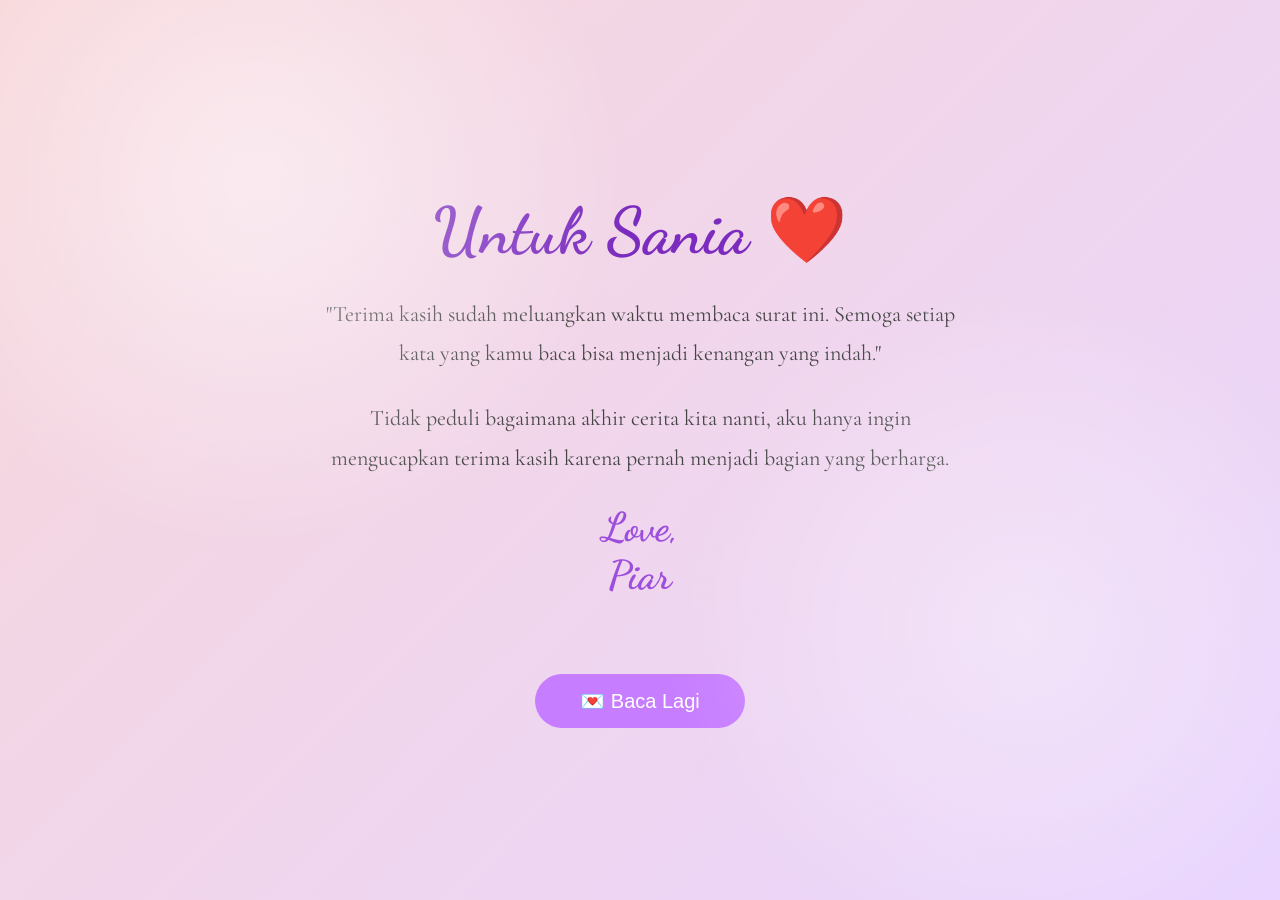
==== gallery.html @ a69ffadf "Add files via upload" ====
<!DOCTYPE html>
<html lang="id">

<head>
    <meta charset="UTF-8">
    <meta name="viewport" content="width=device-width, initial-scale=1.0">

    <title>Forever ❤️</title>

    <link rel="stylesheet" href="style.css">
    <link rel="stylesheet" href="ending.css">
    <link rel="stylesheet" href="heart.css">

    <link rel="preconnect" href="https://fonts.googleapis.com">
    <link rel="preconnect" href="https://fonts.gstatic.com" crossorigin>

    <link href="https://fonts.googleapis.com/css2?family=Dancing+Script:wght@700&family=Cormorant+Garamond:wght@400;600&display=swap" rel="stylesheet">
</head>

<body>

    <!-- Floating Hearts -->
    <div id="hearts"></div>

    <!-- Background Blur -->
    <div class="background"></div>

    <main class="ending">

        <div class="glass">

            <h1>Untuk Sania ❤️</h1>

            <p class="quote">
                "Terima kasih sudah meluangkan waktu membaca surat ini.
                Semoga setiap kata yang kamu baca
                bisa menjadi kenangan yang indah."
            </p>

            <div class="divider"></div>

            <p class="closing">
                Tidak peduli bagaimana akhir cerita kita nanti,
                aku hanya ingin mengucapkan terima kasih
                karena pernah menjadi bagian yang berharga.
            </p>

            <h2 id="signature"></h2>

            <div class="buttons">

                <button onclick="location.href='index.html'">
                    💌 Baca Lagi
                </button>

            </div>

        </div>

    </main>

    <script src="config.js"></script>
    <script src="ending.js"></script>

</body>

</html>
---- style.css ----
*{
    margin:0;
    padding:0;
    box-sizing:border-box;
}

body{
    font-family:'Cormorant Garamond',serif;
    background:linear-gradient(135deg,#f8d7da,#e9d5ff);
    overflow:hidden;
    height:100vh;
}

.background{
    position:fixed;
    inset:0;
    background:
    radial-gradient(circle at 20% 20%,rgba(255,255,255,.5),transparent 30%),
    radial-gradient(circle at 80% 70%,rgba(255,255,255,.35),transparent 30%);
    animation:bgMove 10s ease-in-out infinite alternate;
}

.container{
    position:relative;
    z-index:2;
    height:100vh;
    display:flex;
    flex-direction:column;
    justify-content:center;
    align-items:center;
    text-align:center;
    padding:20px;
}

.envelope{
    font-size:100px;
    animation:float 3s ease-in-out infinite;
    cursor:pointer;
}

h1{
    margin-top:20px;
    font-size:52px;
    font-family:'Dancing Script',cursive;
    color:#7b2cbf;
}

p{
    margin-top:15px;
    font-size:22px;
    color:#444;
    max-width:500px;
}

button{
    margin-top:40px;
    padding:15px 45px;
    border:none;
    border-radius:50px;
    background:#c77dff;
    color:white;
    font-size:20px;
    cursor:pointer;
    transition:.3s;
}

button:hover{
    transform:scale(1.08);
    background:#9d4edd;
}

@keyframes float{
    0%{transform:translateY(0);}
    50%{transform:translateY(-15px);}
    100%{transform:translateY(0);}
}

@keyframes bgMove{
    from{transform:scale(1);}
    to{transform:scale(1.08);}
}
---- ending.css ----
.ending{

    height:100vh;

    display:flex;

    flex-direction:column;

    justify-content:center;

    align-items:center;

    text-align:center;

    padding:25px;

}

.ending h1{

    font-family:'Dancing Script',cursive;

    font-size:65px;

    color:#7b2cbf;

}

.ending p{

    margin:25px 0;

    max-width:650px;

    font-size:22px;

    line-height:1.8;

}

.ending h2{

    margin-bottom:35px;

    color:#9d4edd;

    font-size:40px;

    font-family:'Dancing Script',cursive;

}
---- heart.css ----
#hearts{

position:fixed;

left:0;
top:0;

width:100%;
height:100%;

pointer-events:none;

overflow:hidden;

}

.heart{

position:absolute;

bottom:-60px;

animation:fly linear infinite;

}

@keyframes fly{

0%{

transform:
translateY(0)
rotate(0deg);

opacity:1;

}

100%{

transform:
translateY(-120vh)
rotate(360deg);

opacity:0;

}

}
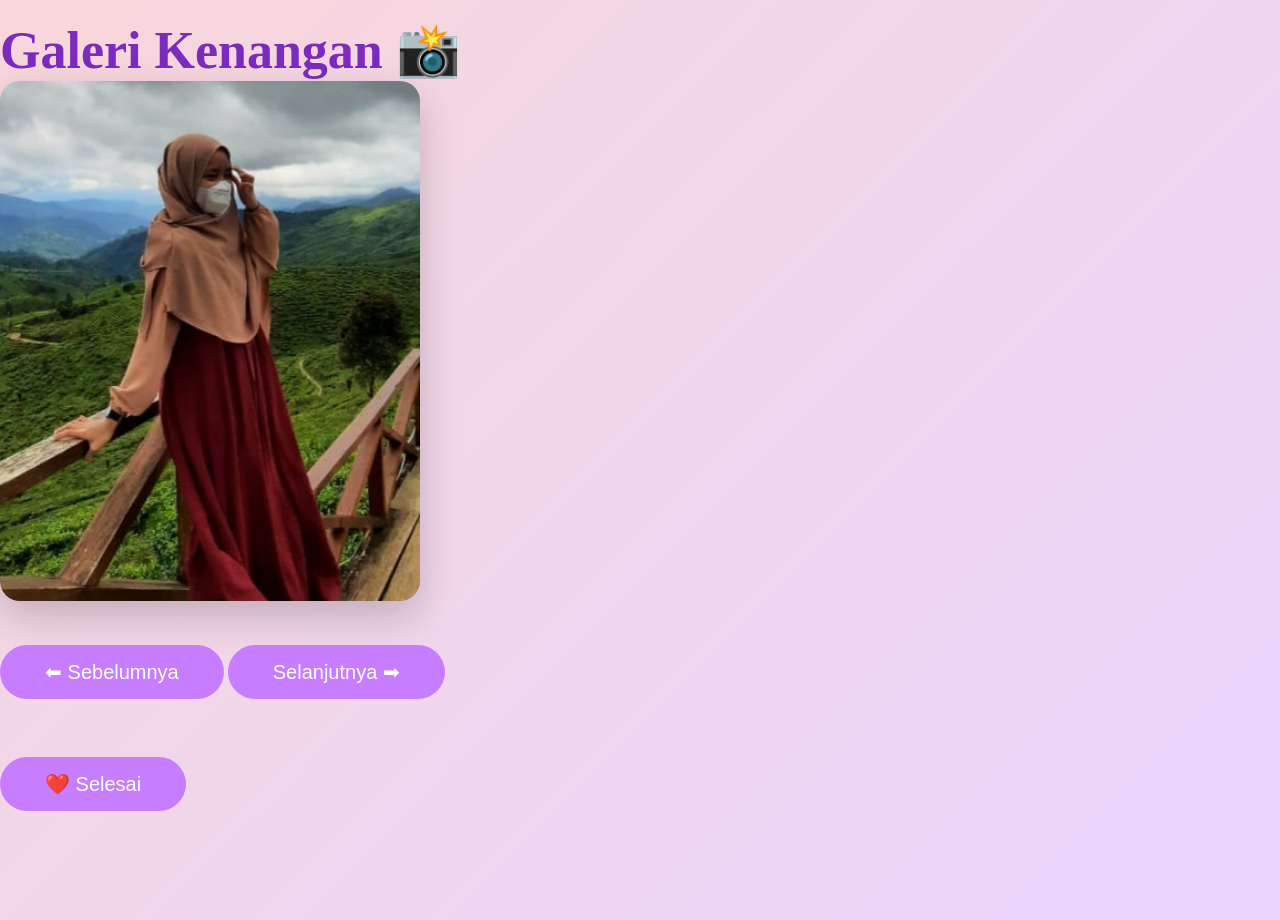
==== commit 5a8934b0: "Update gallery.html" ====
--- a/gallery.html
+++ b/gallery.html
@@ -1,67 +1,41 @@
 <!DOCTYPE html>
 <html lang="id">
-
 <head>
     <meta charset="UTF-8">
     <meta name="viewport" content="width=device-width, initial-scale=1.0">
 
-    <title>Forever ❤️</title>
+    <title>Galeri Kenangan ❤️</title>
 
     <link rel="stylesheet" href="style.css">
-    <link rel="stylesheet" href="ending.css">
-    <link rel="stylesheet" href="heart.css">
-
-    <link rel="preconnect" href="https://fonts.googleapis.com">
-    <link rel="preconnect" href="https://fonts.gstatic.com" crossorigin>
-
-    <link href="https://fonts.googleapis.com/css2?family=Dancing+Script:wght@700&family=Cormorant+Garamond:wght@400;600&display=swap" rel="stylesheet">
+    <link rel="stylesheet" href="gallery.css">
 </head>
 
 <body>
 
-    <!-- Floating Hearts -->
-    <div id="hearts"></div>
+<div class="gallery-container">
 
-    <!-- Background Blur -->
-    <div class="background"></div>
+    <h1>Galeri Kenangan 📸</h1>
 
-    <main class="ending">
+    <img id="photo" src="" alt="Foto Kenangan">
 
-        <div class="glass">
+    <div class="controls">
 
-            <h1>Untuk Sania ❤️</h1>
+        <button id="prevBtn">⬅ Sebelumnya</button>
 
-            <p class="quote">
-                "Terima kasih sudah meluangkan waktu membaca surat ini.
-                Semoga setiap kata yang kamu baca
-                bisa menjadi kenangan yang indah."
-            </p>
+        <button id="nextBtn">Selanjutnya ➡</button>
 
-            <div class="divider"></div>
+    </div>
 
-            <p class="closing">
-                Tidak peduli bagaimana akhir cerita kita nanti,
-                aku hanya ingin mengucapkan terima kasih
-                karena pernah menjadi bagian yang berharga.
-            </p>
+    <br>
 
-            <h2 id="signature"></h2>
+    <button id="finishBtn">
+        ❤️ Selesai
+    </button>
 
-            <div class="buttons">
+</div>
 
-                <button onclick="location.href='index.html'">
-                    💌 Baca Lagi
-                </button>
-
-            </div>
-
-        </div>
-
-    </main>
-
-    <script src="config.js"></script>
-    <script src="ending.js"></script>
+<script src="config.js"></script>
+<script src="gallery.js"></script>
 
 </body>
-
-</html>+</html>
--- a/gallery.css
+++ b/gallery.css
@@ -0,0 +1,33 @@
+.gallery{
+    width:90%;
+    max-width:900px;
+    margin:auto;
+    text-align:center;
+    padding-top:40px;
+}
+
+.gallery h1{
+    font-family:'Dancing Script',cursive;
+    font-size:52px;
+    color:#7b2cbf;
+    margin-bottom:30px;
+}
+
+#photo{
+    width:100%;
+    max-width:420px;
+    height:520px;
+    object-fit:cover;
+    border-radius:20px;
+    box-shadow:0 15px 40px rgba(0,0,0,.2);
+    transition:.4s;
+}
+
+.buttons{
+    margin-top:25px;
+}
+
+.buttons button,
+.finish{
+    margin:10px;
+}
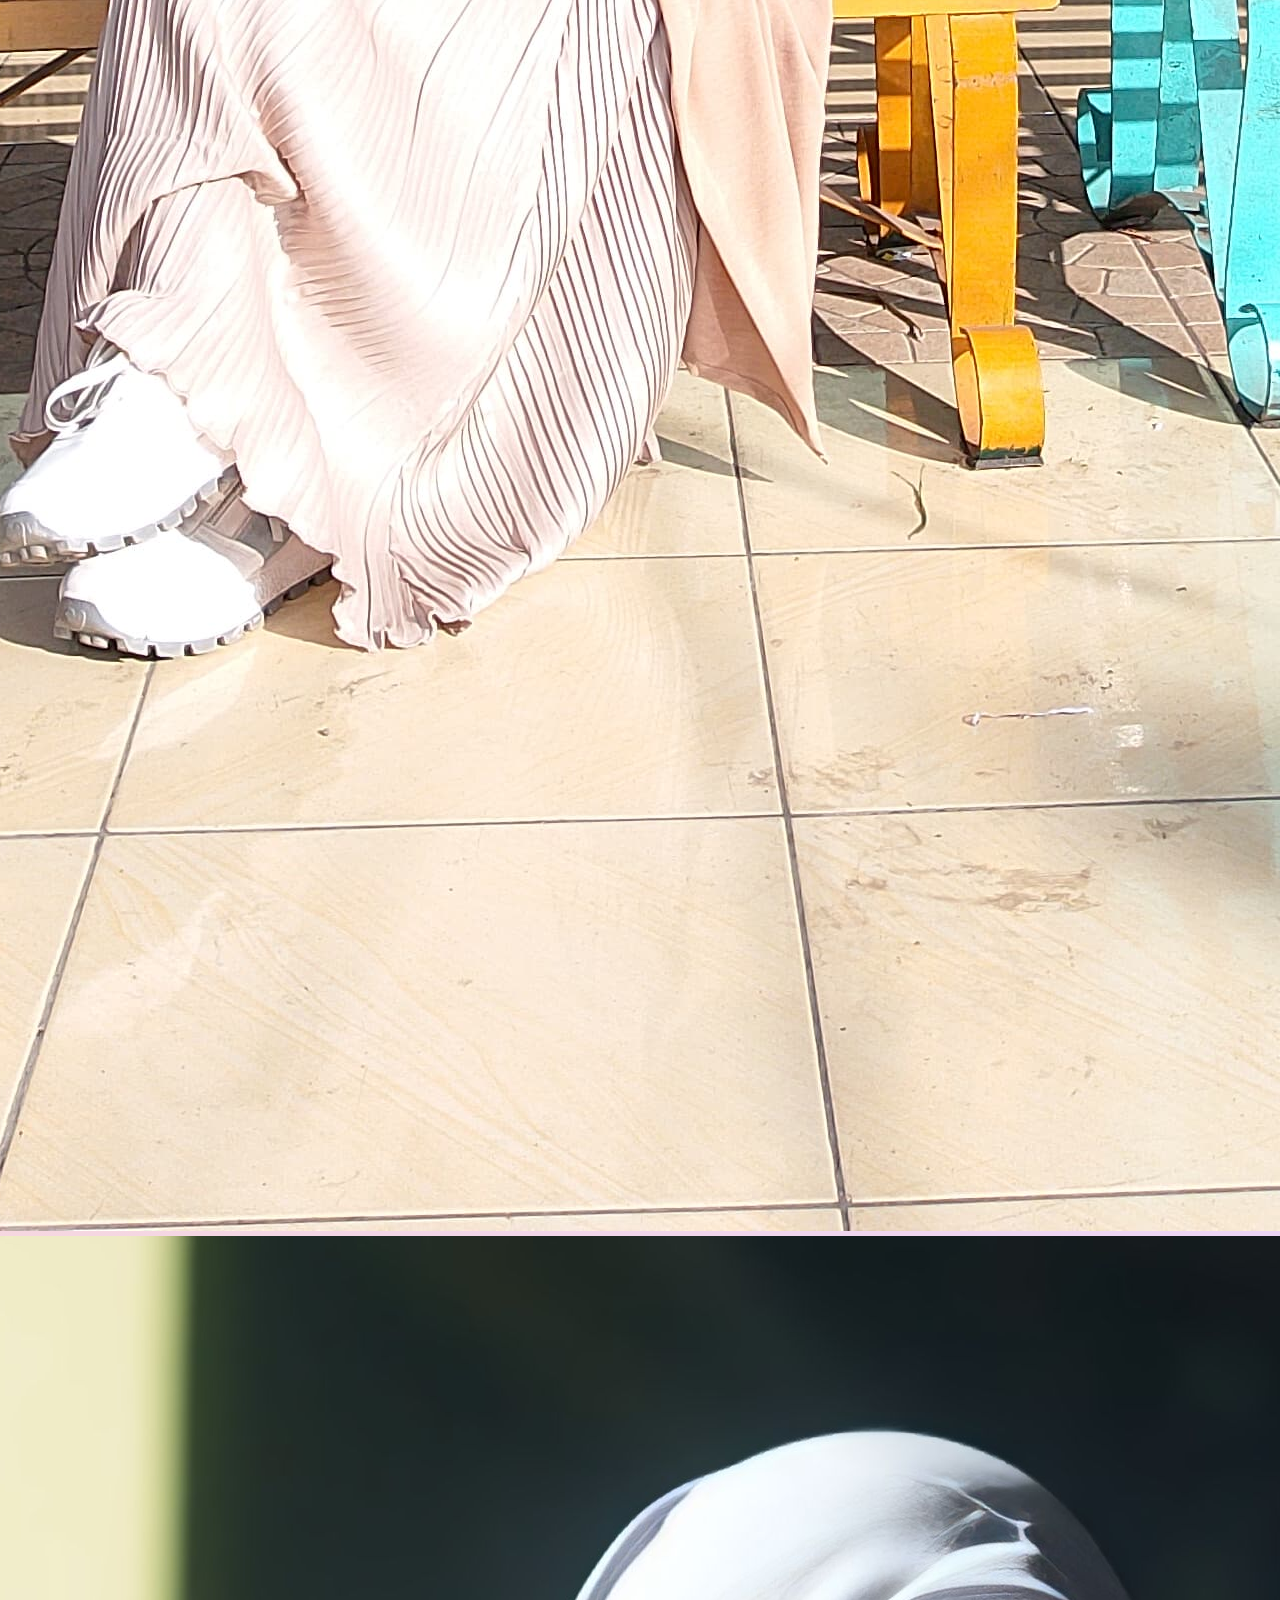
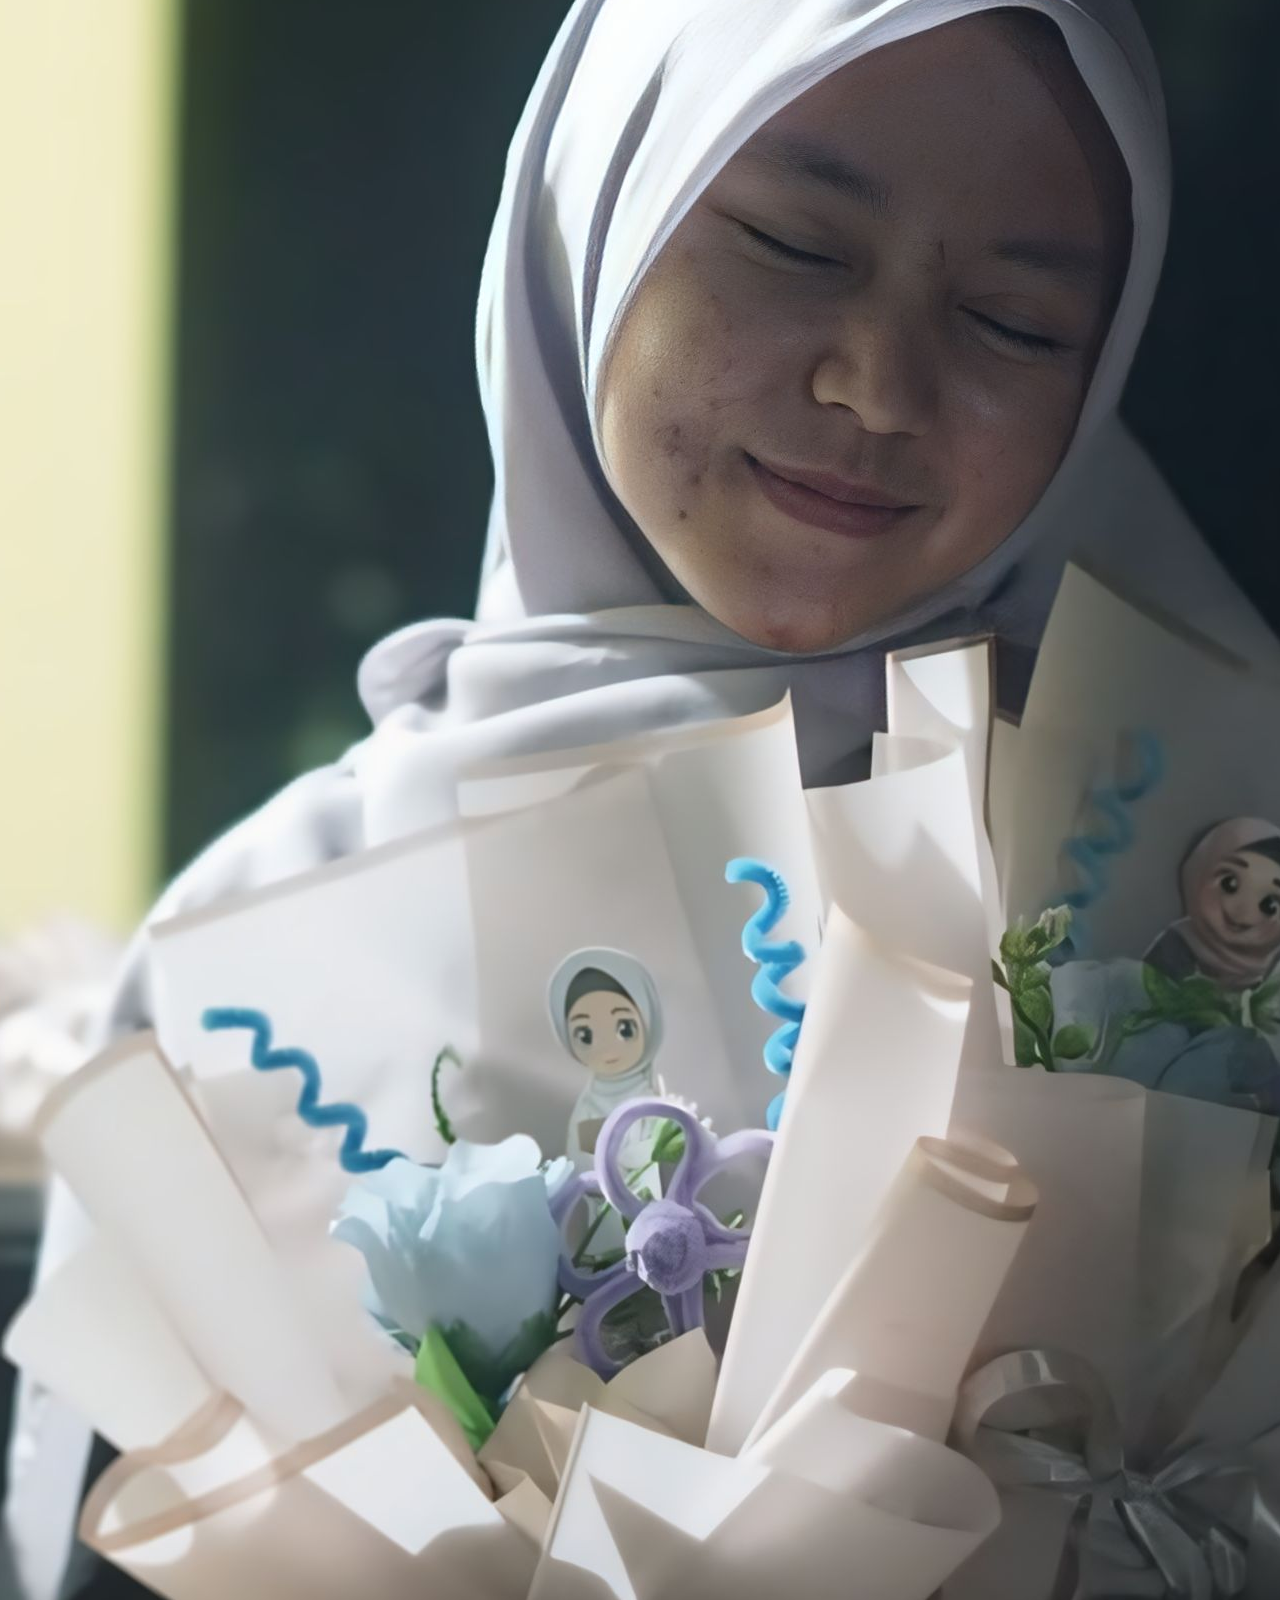
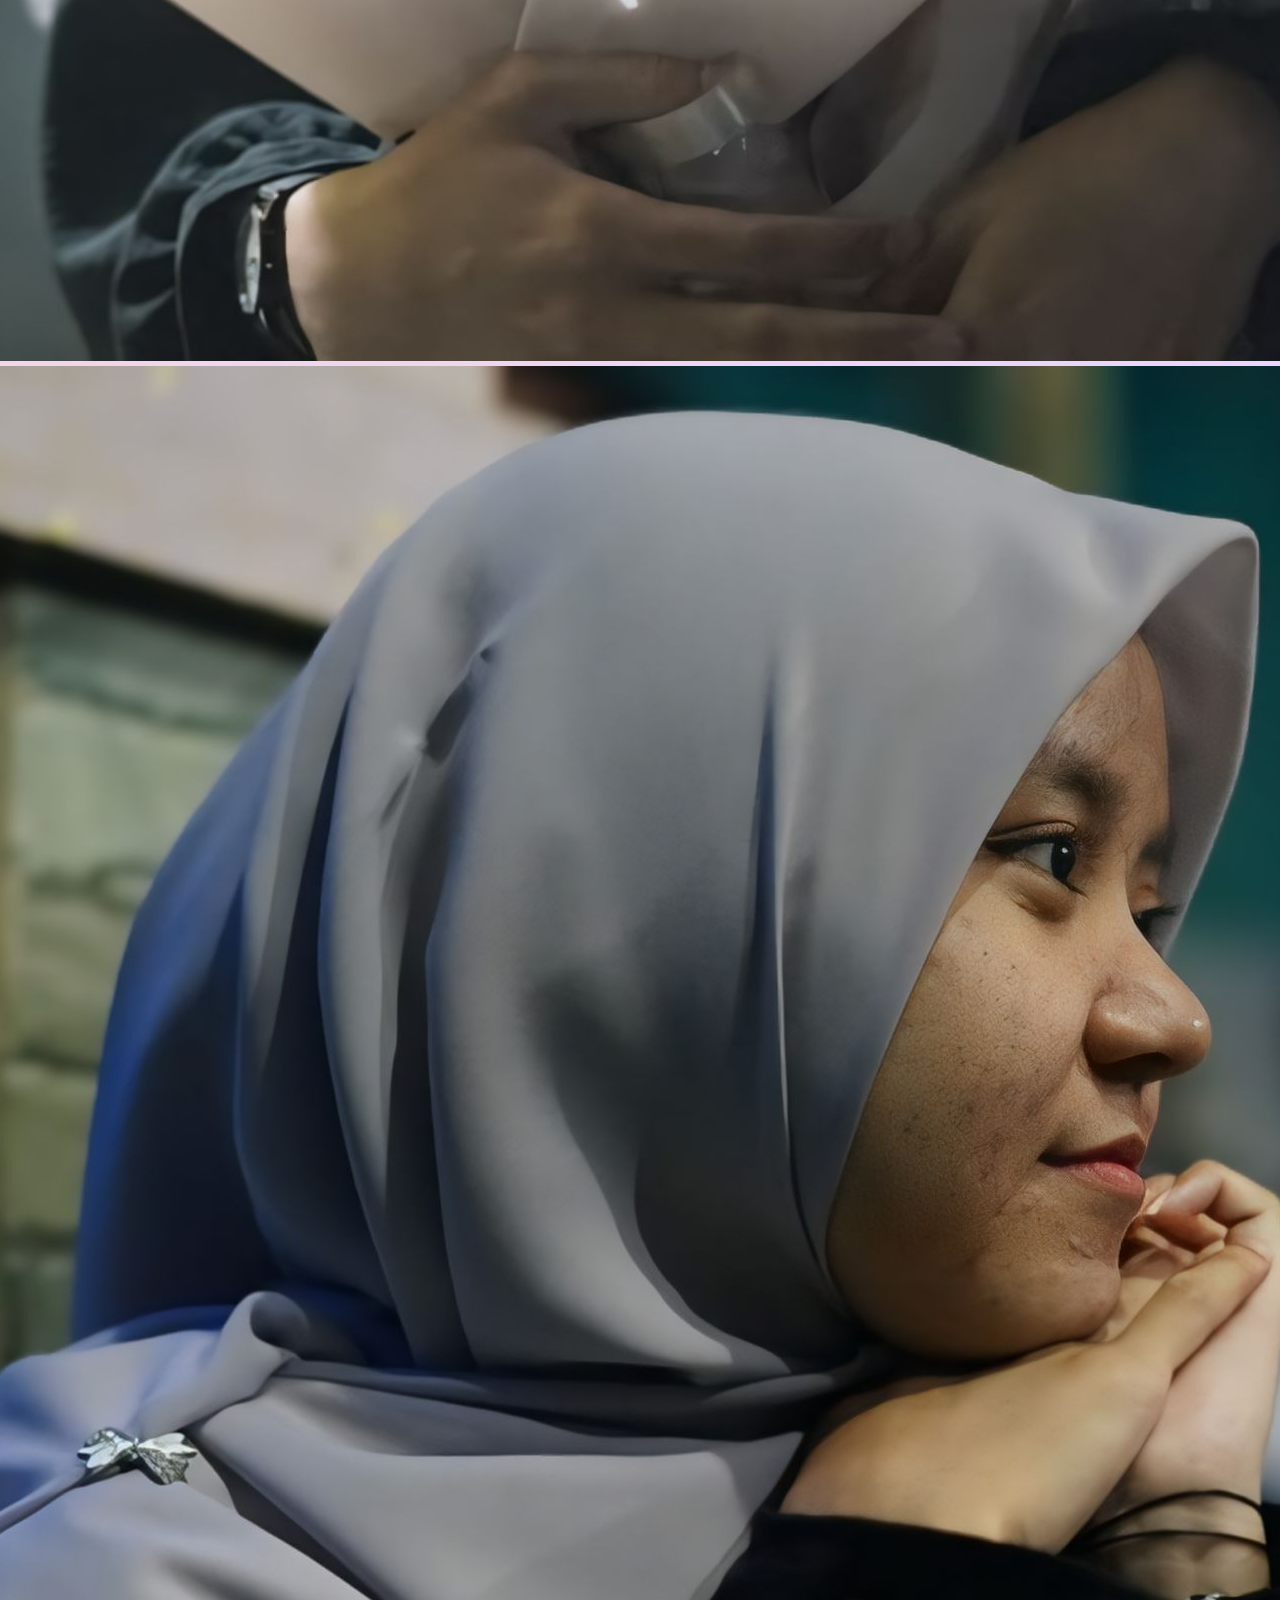
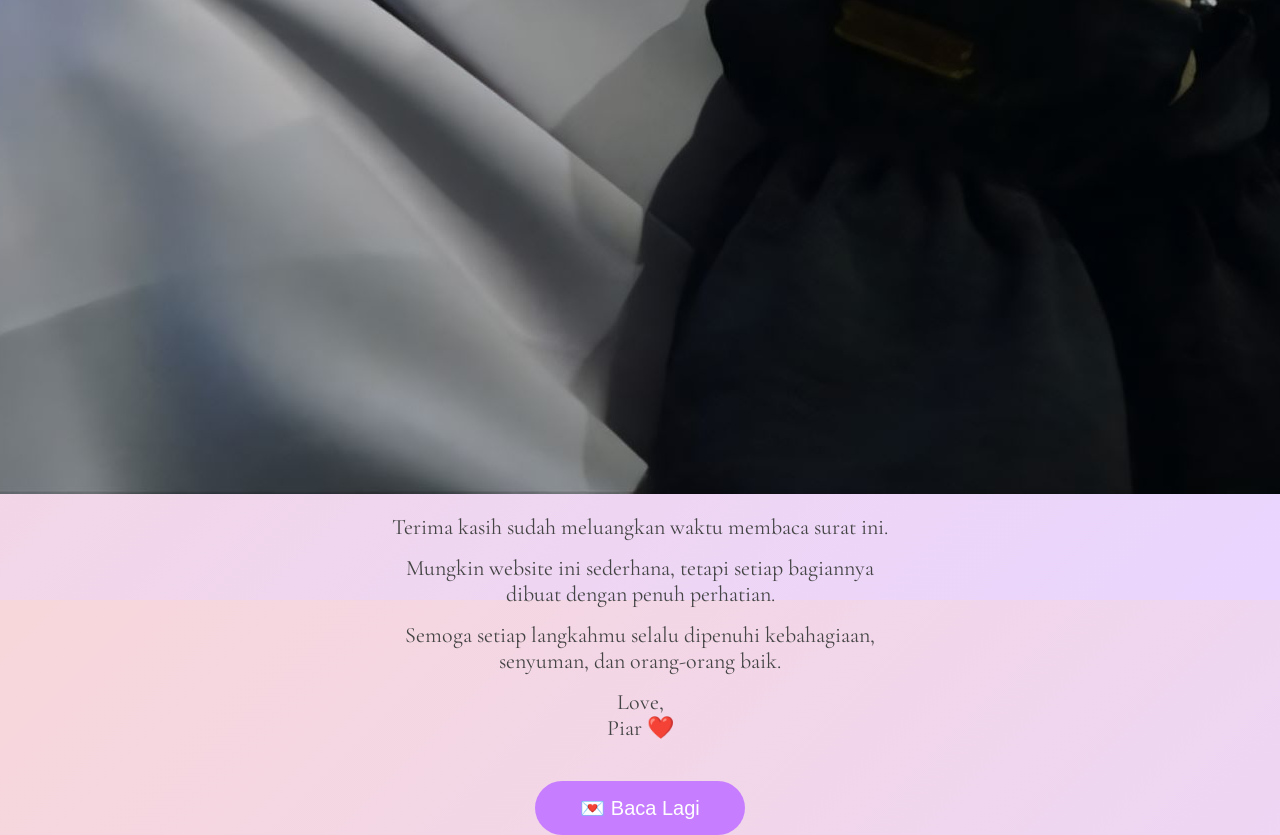
==== commit a39b4e1f: "Update gallery.html" ====
--- a/gallery.html
+++ b/gallery.html
@@ -1,41 +1,74 @@
 <!DOCTYPE html>
 <html lang="id">
+
 <head>
     <meta charset="UTF-8">
     <meta name="viewport" content="width=device-width, initial-scale=1.0">
 
-    <title>Galeri Kenangan ❤️</title>
+    <title>Kenangan Kita ❤️</title>
 
     <link rel="stylesheet" href="style.css">
     <link rel="stylesheet" href="gallery.css">
+    <link rel="stylesheet" href="heart.css">
+
+    <link rel="preconnect" href="https://fonts.googleapis.com">
+    <link href="https://fonts.googleapis.com/css2?family=Dancing+Script:wght@700&family=Cormorant+Garamond:wght@400;600&display=swap" rel="stylesheet">
 </head>
 
 <body>
 
-<div class="gallery-container">
+<div class="background"></div>
 
-    <h1>Galeri Kenangan 📸</h1>
+<div id="hearts"></div>
 
-    <img id="photo" src="" alt="Foto Kenangan">
+<div class="container">
 
-    <div class="controls">
+    <h1>Kenangan Kita ❤️</h1>
 
-        <button id="prevBtn">⬅ Sebelumnya</button>
+    <div class="gallery-scroll">
 
-        <button id="nextBtn">Selanjutnya ➡</button>
+        <img src="assets/photos/1.jpg" alt="">
+        <img src="assets/photos/2.jpg" alt="">
+        <img src="assets/photos/3.jpg" alt="">
+        <img src="assets/photos/4.jpg" alt="">
+        <img src="assets/photos/5.jpg" alt="">
 
     </div>
 
-    <br>
+    <div class="ending">
 
-    <button id="finishBtn">
-        ❤️ Selesai
+        <p>
+            Terima kasih sudah meluangkan waktu
+            membaca surat ini.
+        </p>
+
+        <p>
+            Mungkin website ini sederhana,
+            tetapi setiap bagiannya dibuat
+            dengan penuh perhatian.
+        </p>
+
+        <p>
+            Semoga setiap langkahmu
+            selalu dipenuhi kebahagiaan,
+            senyuman,
+            dan orang-orang baik.
+        </p>
+
+        <p class="love">
+            Love,<br>
+            Piar ❤️
+        </p>
+
+    </div>
+
+    <button onclick="location.href='index.html'">
+        💌 Baca Lagi
     </button>
 
 </div>
 
-<script src="config.js"></script>
-<script src="gallery.js"></script>
+<script src="ending.js"></script>
 
 </body>
 </html>
--- a/heart.css
+++ b/heart.css
@@ -0,0 +1,49 @@
+#hearts{
+
+position:fixed;
+
+left:0;
+top:0;
+
+width:100%;
+height:100%;
+
+pointer-events:none;
+
+overflow:hidden;
+
+}
+
+.heart{
+
+position:absolute;
+
+bottom:-60px;
+
+animation:fly linear infinite;
+
+}
+
+@keyframes fly{
+
+0%{
+
+transform:
+translateY(0)
+rotate(0deg);
+
+opacity:1;
+
+}
+
+100%{
+
+transform:
+translateY(-120vh)
+rotate(360deg);
+
+opacity:0;
+
+}
+
+}
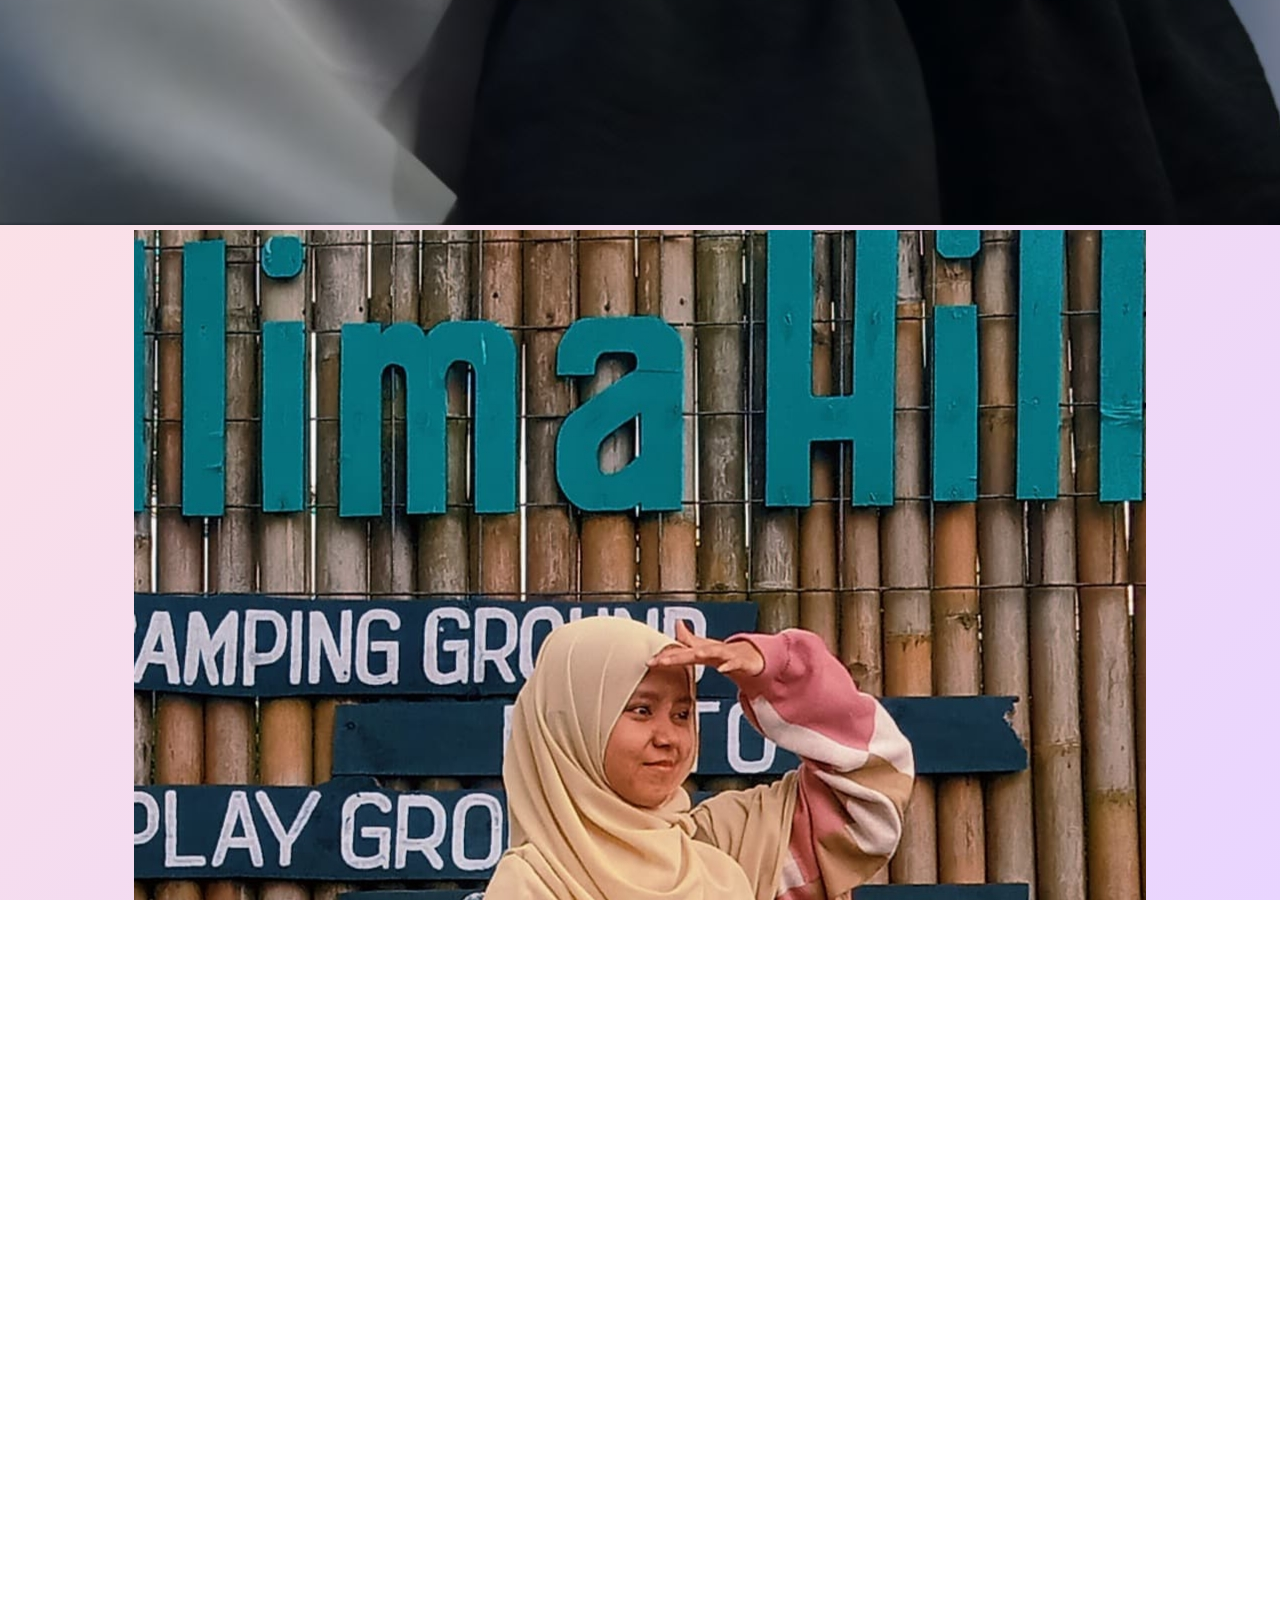
==== commit afc6c14f: "Update gallery.html" ====
--- a/gallery.html
+++ b/gallery.html
@@ -2,17 +2,19 @@
 <html lang="id">
 
 <head>
-    <meta charset="UTF-8">
-    <meta name="viewport" content="width=device-width, initial-scale=1.0">
 
-    <title>Kenangan Kita ❤️</title>
+<meta charset="UTF-8">
+<meta name="viewport" content="width=device-width, initial-scale=1.0">
 
-    <link rel="stylesheet" href="style.css">
-    <link rel="stylesheet" href="gallery.css">
-    <link rel="stylesheet" href="heart.css">
+<title>Kenangan Kita ❤️</title>
 
-    <link rel="preconnect" href="https://fonts.googleapis.com">
-    <link href="https://fonts.googleapis.com/css2?family=Dancing+Script:wght@700&family=Cormorant+Garamond:wght@400;600&display=swap" rel="stylesheet">
+<link rel="stylesheet" href="style.css">
+<link rel="stylesheet" href="gallery.css">
+<link rel="stylesheet" href="heart.css">
+
+<link rel="preconnect" href="https://fonts.googleapis.com">
+<link href="https://fonts.googleapis.com/css2?family=Dancing+Script:wght@700&family=Cormorant+Garamond:wght@400;600&display=swap" rel="stylesheet">
+
 </head>
 
 <body>
@@ -23,52 +25,62 @@
 
 <div class="container">
 
-    <h1>Kenangan Kita ❤️</h1>
+<h1>Kenangan Kita ❤️</h1>
 
-    <div class="gallery-scroll">
+<div class="slider">
 
-        <img src="assets/photos/1.jpg" alt="">
-        <img src="assets/photos/2.jpg" alt="">
-        <img src="assets/photos/3.jpg" alt="">
-        <img src="assets/photos/4.jpg" alt="">
-        <img src="assets/photos/5.jpg" alt="">
+<div class="gallery-track">
 
-    </div>
+<img src="assets/photos/1.jpg">
+<img src="assets/photos/2.jpg">
+<img src="assets/photos/3.jpg">
+<img src="assets/photos/4.jpg">
+<img src="assets/photos/5.jpg">
 
-    <div class="ending">
+<!-- Duplikat agar looping mulus -->
 
-        <p>
-            Terima kasih sudah meluangkan waktu
-            membaca surat ini.
-        </p>
+<img src="assets/photos/1.jpg">
+<img src="assets/photos/2.jpg">
+<img src="assets/photos/3.jpg">
+<img src="assets/photos/4.jpg">
+<img src="assets/photos/5.jpg">
 
-        <p>
-            Mungkin website ini sederhana,
-            tetapi setiap bagiannya dibuat
-            dengan penuh perhatian.
-        </p>
+</div>
 
-        <p>
-            Semoga setiap langkahmu
-            selalu dipenuhi kebahagiaan,
-            senyuman,
-            dan orang-orang baik.
-        </p>
+</div>
 
-        <p class="love">
-            Love,<br>
-            Piar ❤️
-        </p>
+<div class="ending">
 
-    </div>
+<p>
+Terima kasih sudah meluangkan waktu membaca surat ini.
+</p>
 
-    <button onclick="location.href='index.html'">
-        💌 Baca Lagi
-    </button>
+<p>
+Mungkin website ini sederhana,
+tetapi setiap bagiannya dibuat dengan penuh perhatian.
+</p>
+
+<p>
+Semoga setiap langkahmu selalu dipenuhi kebahagiaan,
+senyuman,
+dan orang-orang baik.
+</p>
+
+<p class="love">
+Love,<br>
+Piar ❤️
+</p>
+
+</div>
+
+<button onclick="location.href='index.html'">
+💌 Baca Lagi
+</button>
 
 </div>
 
 <script src="ending.js"></script>
 
 </body>
+
 </html>
--- a/gallery.css
+++ b/gallery.css
@@ -1,33 +1,263 @@
-.gallery{
-    width:90%;
+/* ===========================
+   GALLERY.CSS
+=========================== */
+
+html,
+body{
+    margin:0;
+    padding:0;
+    overflow-x:hidden;
+    background:linear-gradient(135deg,#fde2e4,#e9d5ff);
+    font-family:"Cormorant Garamond",serif;
+}
+
+.background{
+    position:fixed;
+    inset:0;
+    background:linear-gradient(135deg,#fde2e4,#e9d5ff);
+    z-index:-2;
+}
+
+.container{
+    position:relative;
+    z-index:1;
     max-width:900px;
     margin:auto;
+    padding:30px 20px;
     text-align:center;
-    padding-top:40px;
-}
-
-.gallery h1{
-    font-family:'Dancing Script',cursive;
+}
+
+h1{
+    font-family:"Dancing Script",cursive;
     font-size:52px;
     color:#7b2cbf;
     margin-bottom:30px;
 }
 
-#photo{
-    width:100%;
-    max-width:420px;
-    height:520px;
+/* ===========================
+   GALERI
+=========================== */
+
+.gallery-scroll{
+
+    display:flex;
+    align-items:center;
+
+    gap:15px;
+
+    overflow-x:auto;
+    overflow-y:hidden;
+
+    scroll-behavior:smooth;
+    -webkit-overflow-scrolling:touch;
+
+    padding:10px 5px 20px;
+
+}
+
+.gallery-scroll::-webkit-scrollbar{
+    display:none;
+}
+
+.gallery-scroll{
+
+    scrollbar-width:none;
+
+}
+
+.gallery-scroll img{
+
+    display:block;
+
+    width:120px;
+    height:170px;
+
+    flex-shrink:0;
+
     object-fit:cover;
-    border-radius:20px;
-    box-shadow:0 15px 40px rgba(0,0,0,.2);
-    transition:.4s;
-}
-
-.buttons{
-    margin-top:25px;
-}
-
-.buttons button,
-.finish{
-    margin:10px;
-}+
+    border-radius:18px;
+
+    box-shadow:0 10px 20px rgba(0,0,0,.15);
+
+    transition:.35s;
+
+}
+
+.gallery-scroll img:hover{
+
+    transform:scale(1.08);
+
+}
+
+.gallery-scroll img:active{
+
+    transform:scale(.96);
+
+}
+
+/* ===========================
+   ENDING
+=========================== */
+
+.ending{
+
+    margin-top:35px;
+
+    color:#555;
+
+    line-height:2;
+
+    font-size:22px;
+
+}
+
+.love{
+
+    margin-top:30px;
+
+    color:#9d4edd;
+
+    font-size:34px;
+
+    font-family:"Dancing Script",cursive;
+
+}
+
+/* ===========================
+   BUTTON
+=========================== */
+
+button{
+
+    margin-top:35px;
+
+    border:none;
+
+    background:#c77dff;
+
+    color:white;
+
+    padding:15px 35px;
+
+    border-radius:40px;
+
+    font-size:18px;
+
+    cursor:pointer;
+
+    transition:.3s;
+
+    box-shadow:0 10px 25px rgba(199,125,255,.35);
+
+}
+
+button:hover{
+
+    background:#9d4edd;
+
+    transform:translateY(-2px);
+
+}
+
+button:active{
+
+    transform:scale(.97);
+
+}
+
+/* ===========================
+   TABLET
+=========================== */
+
+@media (max-width:768px){
+
+    .container{
+
+        padding:25px 16px;
+
+    }
+
+    h1{
+
+        font-size:42px;
+
+    }
+
+    .gallery-scroll{
+
+        gap:12px;
+
+    }
+
+    .gallery-scroll img{
+
+        width:95px;
+        height:135px;
+
+    }
+
+    .ending{
+
+        font-size:18px;
+
+    }
+
+}
+
+/* ===========================
+   MOBILE
+=========================== */
+
+@media (max-width:480px){
+
+    .container{
+
+        padding:20px 14px;
+
+    }
+
+    h1{
+
+        font-size:34px;
+
+    }
+
+    .gallery-scroll{
+
+        gap:10px;
+
+        padding:8px 2px 18px;
+
+    }
+
+    .gallery-scroll img{
+
+        width:85px;
+        height:120px;
+
+        border-radius:14px;
+
+    }
+
+    .ending{
+
+        font-size:17px;
+        line-height:1.8;
+
+    }
+
+    .love{
+
+        font-size:30px;
+
+    }
+
+    button{
+
+        width:100%;
+        font-size:17px;
+
+    }
+
+}
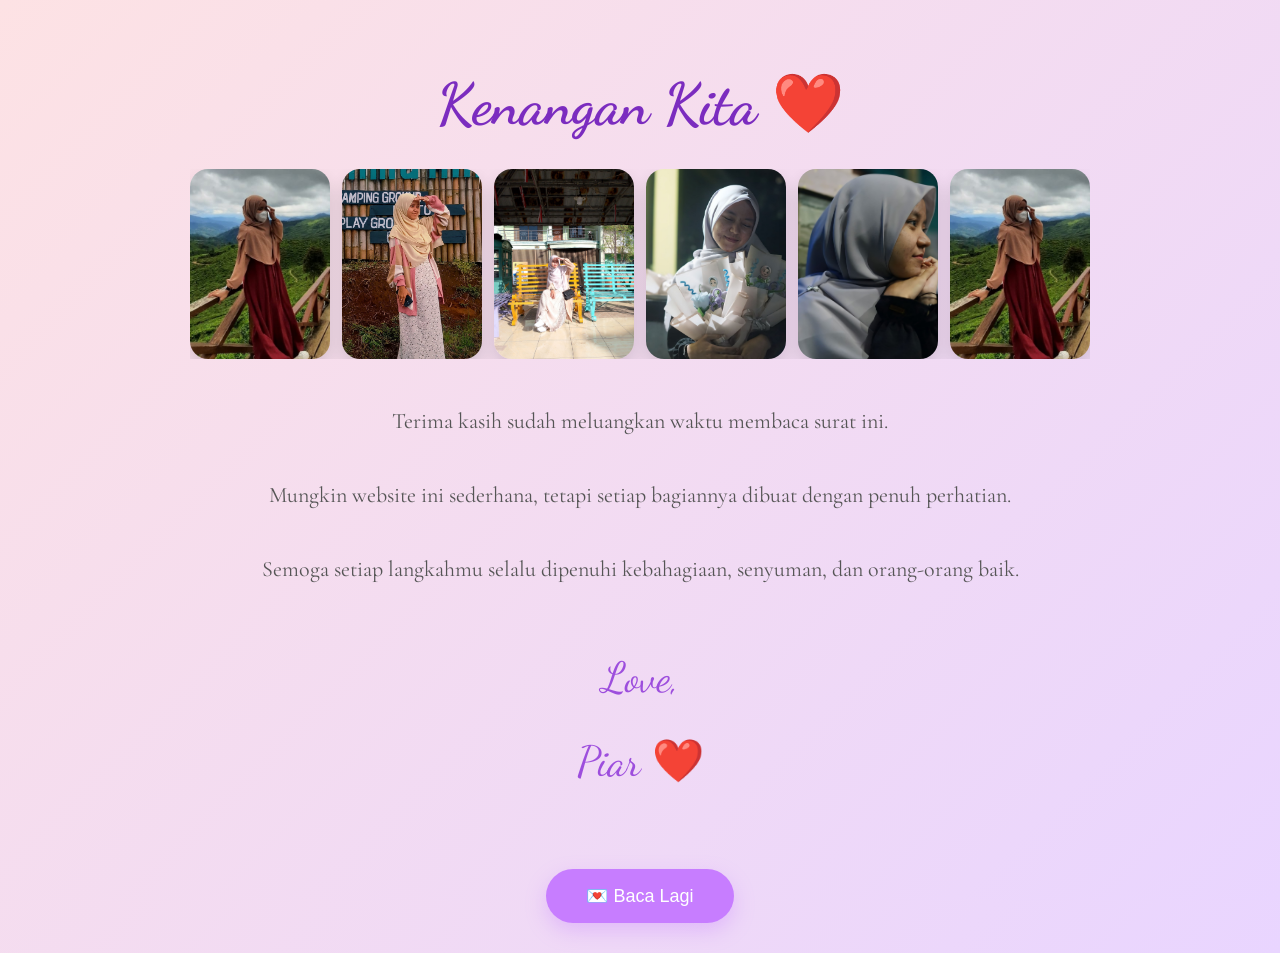
==== commit c3ad8342: "Update gallery.html" ====
--- a/gallery.html
+++ b/gallery.html
@@ -8,7 +8,6 @@
 
 <title>Kenangan Kita ❤️</title>
 
-<link rel="stylesheet" href="style.css">
 <link rel="stylesheet" href="gallery.css">
 <link rel="stylesheet" href="heart.css">
 
--- a/gallery.css
+++ b/gallery.css
@@ -1,26 +1,19 @@
-/* ===========================
-   GALLERY.CSS
-=========================== */
-
-html,
 body{
     margin:0;
     padding:0;
-    overflow-x:hidden;
     background:linear-gradient(135deg,#fde2e4,#e9d5ff);
     font-family:"Cormorant Garamond",serif;
+    overflow-x:hidden;
 }
 
 .background{
     position:fixed;
     inset:0;
+    z-index:-2;
     background:linear-gradient(135deg,#fde2e4,#e9d5ff);
-    z-index:-2;
 }
 
 .container{
-    position:relative;
-    z-index:1;
     max-width:900px;
     margin:auto;
     padding:30px 20px;
@@ -29,70 +22,52 @@
 
 h1{
     font-family:"Dancing Script",cursive;
-    font-size:52px;
+    font-size:58px;
     color:#7b2cbf;
     margin-bottom:30px;
 }
 
 /* ===========================
-   GALERI
+   GALLERY
 =========================== */
 
-.gallery-scroll{
+.slider{
+    width:100%;
+    overflow:hidden;
+    margin:20px auto 40px;
+}
 
+.gallery-track{
     display:flex;
     align-items:center;
-
-    gap:15px;
-
-    overflow-x:auto;
-    overflow-y:hidden;
-
-    scroll-behavior:smooth;
-    -webkit-overflow-scrolling:touch;
-
-    padding:10px 5px 20px;
-
+    gap:12px;
+    width:max-content;
+    animation:slide 25s linear infinite;
 }
 
-.gallery-scroll::-webkit-scrollbar{
-    display:none;
+.gallery-track img{
+    width:140px;
+    height:190px;
+    object-fit:cover;
+    border-radius:18px;
+    flex-shrink:0;
+    box-shadow:0 10px 20px rgba(0,0,0,.15);
+    transition:.3s;
 }
 
-.gallery-scroll{
-
-    scrollbar-width:none;
-
+.gallery-track img:hover{
+    transform:scale(1.08);
 }
 
-.gallery-scroll img{
+@keyframes slide{
 
-    display:block;
+    0%{
+        transform:translateX(0);
+    }
 
-    width:120px;
-    height:170px;
-
-    flex-shrink:0;
-
-    object-fit:cover;
-
-    border-radius:18px;
-
-    box-shadow:0 10px 20px rgba(0,0,0,.15);
-
-    transition:.35s;
-
-}
-
-.gallery-scroll img:hover{
-
-    transform:scale(1.08);
-
-}
-
-.gallery-scroll img:active{
-
-    transform:scale(.96);
+    100%{
+        transform:translateX(-50%);
+    }
 
 }
 
@@ -101,27 +76,21 @@
 =========================== */
 
 .ending{
+    margin-top:35px;
+    color:#555;
+    line-height:2;
+    font-size:22px;
+}
 
-    margin-top:35px;
-
-    color:#555;
-
-    line-height:2;
-
-    font-size:22px;
-
+.ending p{
+    margin-bottom:30px;
 }
 
 .love{
-
-    margin-top:30px;
-
+    margin-top:45px;
+    font-size:42px;
     color:#9d4edd;
-
-    font-size:34px;
-
     font-family:"Dancing Script",cursive;
-
 }
 
 /* ===========================
@@ -129,41 +98,21 @@
 =========================== */
 
 button{
-
     margin-top:35px;
-
     border:none;
-
     background:#c77dff;
-
-    color:white;
-
-    padding:15px 35px;
-
+    color:#fff;
+    padding:16px 40px;
     border-radius:40px;
-
     font-size:18px;
-
     cursor:pointer;
-
     transition:.3s;
-
-    box-shadow:0 10px 25px rgba(199,125,255,.35);
-
+    box-shadow:0 8px 20px rgba(199,125,255,.35);
 }
 
 button:hover{
-
     background:#9d4edd;
-
-    transform:translateY(-2px);
-
-}
-
-button:active{
-
-    transform:scale(.97);
-
+    transform:scale(1.05);
 }
 
 /* ===========================
@@ -172,92 +121,64 @@
 
 @media (max-width:768px){
 
-    .container{
+.container{
+    padding:20px 15px;
+}
 
-        padding:25px 16px;
+h1{
+    font-size:44px;
+}
 
-    }
+.slider{
+    margin:15px 0 30px;
+}
 
-    h1{
+.gallery-track{
+    gap:8px;
+}
 
-        font-size:42px;
+.gallery-track img{
+    width:95px;
+    height:130px;
+}
 
-    }
+.ending{
+    font-size:18px;
+    line-height:1.8;
+}
 
-    .gallery-scroll{
+.love{
+    font-size:34px;
+}
 
-        gap:12px;
-
-    }
-
-    .gallery-scroll img{
-
-        width:95px;
-        height:135px;
-
-    }
-
-    .ending{
-
-        font-size:18px;
-
-    }
+button{
+    width:90%;
+    max-width:280px;
+}
 
 }
 
 /* ===========================
-   MOBILE
+   PHONE
 =========================== */
 
 @media (max-width:480px){
 
-    .container{
+h1{
+    font-size:38px;
+}
 
-        padding:20px 14px;
+.gallery-track img{
+    width:85px;
+    height:120px;
+}
 
-    }
+.ending{
+    font-size:17px;
+}
 
-    h1{
-
-        font-size:34px;
-
-    }
-
-    .gallery-scroll{
-
-        gap:10px;
-
-        padding:8px 2px 18px;
-
-    }
-
-    .gallery-scroll img{
-
-        width:85px;
-        height:120px;
-
-        border-radius:14px;
-
-    }
-
-    .ending{
-
-        font-size:17px;
-        line-height:1.8;
-
-    }
-
-    .love{
-
-        font-size:30px;
-
-    }
-
-    button{
-
-        width:100%;
-        font-size:17px;
-
-    }
+.love{
+    font-size:30px;
+}
 
 }
